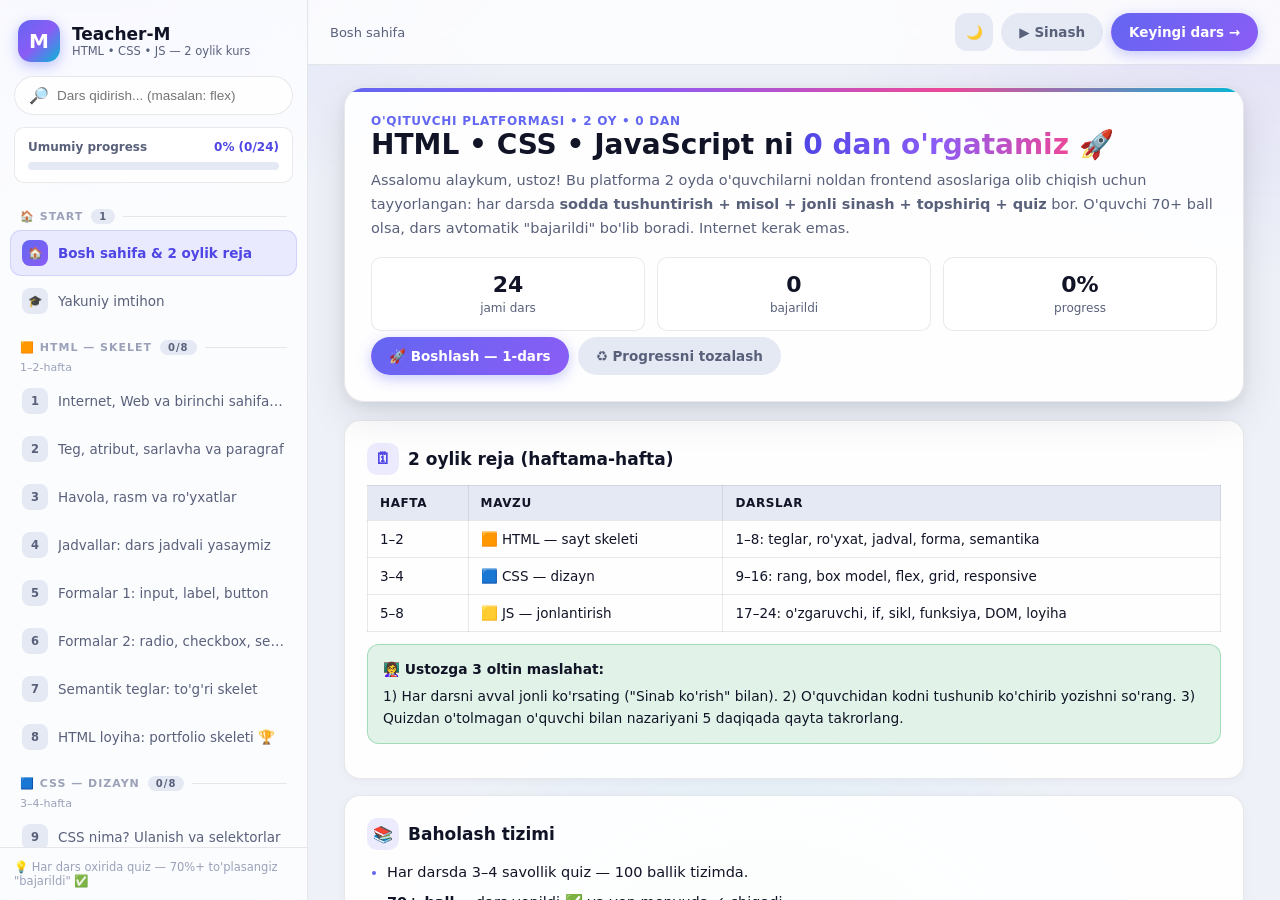
==== index.html @ 40f2323b "Ajratish 7: index.html — sof struktura (barcha JS tashqi fayldan, testdan o'tdi)" ====
<!DOCTYPE html>
<html lang="uz" data-theme="light">
<head>
<meta charset="UTF-8" />
<meta name="viewport" content="width=device-width, initial-scale=1.0" />
<title>Teacher-M — 0 dan HTML • CSS • JavaScript (2 oy)</title>
<link rel="stylesheet" href="styles.css" />
</head>
<body>
<div class="mesh"></div>
<div class="app">
  <div class="backdrop" id="backdrop" hidden></div>
  <aside class="sidebar" id="sidebar">
    <div class="brand"><span class="logo">M</span><div><b>Teacher-M</b><small>HTML • CSS • JS — 2 oylik kurs</small></div></div>
    <div class="search">🔎 <input id="q" placeholder="Dars qidirish... (masalan: flex)" /></div>
    <div class="progress-box"><div class="p-top"><span>Umumiy progress</span><b id="pTxt">0%</b></div><div class="p-bar"><i id="pBar"></i></div></div>
    <nav class="nav" id="nav"></nav>
    <div class="side-foot">💡 Har dars oxirida quiz — 70%+ to'plasangiz "bajarildi" ✅</div>
  </aside>
  <div class="main">
    <div class="topbar">
      <button class="btn btn-i menu-b" id="menuBtn">☰</button>
      <div class="crumbs" id="crumbs">Bosh sahifa</div>
      <div class="top-actions">
        <button class="btn btn-i" id="themeBtn" title="Tun/kunduz">🌙</button>
        <button class="btn btn-g" id="playBtn" title="Kod maydonchasi">▶ Sinash</button>
        <button class="btn btn-p" id="nextBtn">Keyingi dars →</button>
      </div>
    </div>
    <div class="content"><div class="wrap" id="view"></div></div>
  </div>
</div>
<div class="pg" id="pg"><div class="pg-box">
  <div class="pg-h">▶ Jonli kod maydonchasi <span class="kbd">HTML + CSS + JS</span><button class="btn btn-g" style="margin-left:auto" id="pgClose">Yopish ✕</button></div>
  <div class="pg-b"><textarea id="pgCode" spellcheck="false"></textarea><iframe id="pgFrame" title="natija"></iframe></div>
  <div class="pg-f"><button class="btn btn-p" id="pgRun">▶ Ishga tushirish</button><button class="btn btn-g" id="pgCopy">Nusxalash</button><span style="font-size:12px;color:var(--dim);align-self:center">Chapga kod yozing → "Ishga tushirish" ni bosing</span></div>
</div></div>
<div class="toast-w" id="toasts"></div>
<script src="js/lessons-html.js"></script>
<script src="js/lessons-css.js"></script>
<script src="js/lessons-js.js"></script>
<script src="js/exam.js"></script>
<script src="js/app.js"></script>
</body>
</html>
---- styles.css ----
/* Teacher-M — asosiy dizayn (HTML • CSS • JS o'quv platformasi) */
:root{
  --font:"Inter","Segoe UI",system-ui,-apple-system,sans-serif;
  --radius:16px; --radius-sm:10px; --pill:999px;
  --tr:.22s cubic-bezier(.2,.8,.3,1);
  --side-w:308px;
}
[data-theme="light"]{
  --bg:#eef1f8; --elev:rgba(255,255,255,.9); --soft:#e5e9f4; --hover:#f3f5fb;
  --text:#111426; --dim:#59607a; --faint:#9aa1b8; --border:rgba(17,20,38,.09);
  --a:#6366f1; --a2:#8b5cf6; --a3:#06b6d4; --strong:#4f46e5; --asoft:rgba(99,102,241,.12);
  --ok:#16a34a; --okbg:rgba(22,163,74,.12); --bad:#dc2626; --badbg:rgba(220,38,38,.1);
  --warn:#d97706; --warnbg:rgba(217,119,6,.12);
  --code-bg:#0f172a; --code-tx:#e2e8f0;
  --shadow:0 4px 14px rgba(17,20,38,.08),0 14px 40px rgba(17,20,38,.1);
  --glass:rgba(255,255,255,.78); --inp:rgba(255,255,255,.75);
}
[data-theme="dark"]{
  --bg:#08080c; --elev:rgba(20,20,25,.92); --soft:#17171c; --hover:#1e1e25;
  --text:#f2f2f6; --dim:#a7a7b5; --faint:#65656f; --border:rgba(255,255,255,.09);
  --a:#818cf8; --a2:#a78bfa; --a3:#22d3ee; --strong:#a5b4fc; --asoft:rgba(129,140,248,.16);
  --ok:#4ade80; --okbg:rgba(74,222,128,.13); --bad:#f87171; --badbg:rgba(248,113,113,.13);
  --warn:#fbbf24; --warnbg:rgba(251,191,36,.13);
  --code-bg:#0b0e1a; --code-tx:#e2e8f0;
  --shadow:0 4px 14px rgba(0,0,0,.5),0 14px 40px rgba(0,0,0,.55);
  --glass:rgba(16,16,20,.8); --inp:rgba(0,0,0,.35);
}
*{margin:0;padding:0;box-sizing:border-box}
html,body{height:100%}
body{font-family:var(--font);background:var(--bg);color:var(--text);overflow:hidden;-webkit-font-smoothing:antialiased;transition:background var(--tr),color var(--tr)}
.mesh{position:fixed;inset:0;z-index:0;pointer-events:none;background:radial-gradient(800px 460px at 6% -6%,var(--asoft),transparent 60%),radial-gradient(760px 480px at 98% 2%,rgba(139,92,246,.1),transparent 55%),radial-gradient(680px 560px at 60% 112%,rgba(6,182,212,.09),transparent 60%)}
.app{position:relative;z-index:1;display:flex;height:100%;overflow:hidden}
/* sidebar */
.sidebar{width:var(--side-w);min-width:var(--side-w);background:var(--glass);backdrop-filter:blur(20px) saturate(1.4);border-right:1px solid var(--border);display:flex;flex-direction:column;z-index:30}
.brand{padding:20px 18px 12px;display:flex;align-items:center;gap:12px}
.logo{width:42px;height:42px;border-radius:13px;background:linear-gradient(135deg,var(--a),var(--a2),var(--a3));display:flex;align-items:center;justify-content:center;color:#fff;font-weight:900;font-size:20px;box-shadow:0 4px 14px rgba(99,102,241,.4)}
.brand b{font-size:17px}.brand small{display:block;font-size:11.5px;color:var(--dim);font-weight:500}
.search{margin:2px 14px 8px;display:flex;align-items:center;gap:8px;background:var(--inp);border:1px solid var(--border);border-radius:var(--pill);padding:9px 14px}
.search input{flex:1;border:none;outline:none;background:transparent;font-size:13.5px;color:var(--text)}
.progress-box{margin:4px 14px 6px;background:var(--elev);border:1px solid var(--border);border-radius:var(--radius-sm);padding:12px 13px}
.p-top{display:flex;justify-content:space-between;font-size:12px;color:var(--dim);font-weight:600;margin-bottom:8px}
.p-top b{color:var(--strong)}
.p-bar{height:8px;border-radius:99px;background:var(--soft);overflow:hidden}
.p-bar i{display:block;height:100%;width:0;background:linear-gradient(90deg,var(--a),var(--a2),#ec4899);border-radius:99px;transition:width .5s ease}
.nav{flex:1;overflow-y:auto;padding:6px 10px 14px}
.mod{font-size:11px;font-weight:800;text-transform:uppercase;letter-spacing:.09em;color:var(--faint);padding:14px 10px 6px;display:flex;align-items:center;gap:8px}
.mod::after{content:"";flex:1;height:1px;background:var(--border)}
.mod .cnt{font-size:10px;background:var(--soft);padding:2px 8px;border-radius:99px;color:var(--dim)}
.item{display:flex;align-items:center;gap:10px;width:100%;text-align:left;padding:9px 11px;border-radius:11px;font-size:13.5px;color:var(--dim);font-weight:500;margin-bottom:2px;border:1px solid transparent;cursor:pointer;transition:all var(--tr);background:none;font-family:inherit}
.item:hover{background:var(--hover);color:var(--text)}
.item.active{background:var(--asoft);color:var(--strong);font-weight:700;border-color:rgba(99,102,241,.18)}
.item .n{width:26px;height:26px;border-radius:8px;background:var(--soft);display:flex;align-items:center;justify-content:center;font-size:11.5px;font-weight:800;flex-shrink:0}
.item.active .n{background:linear-gradient(135deg,var(--a),var(--a2));color:#fff}
.item.done .n{background:var(--ok);color:#fff}
.item .t{flex:1;overflow:hidden;text-overflow:ellipsis;white-space:nowrap}
.item .s{font-size:10px;font-weight:800;padding:2px 7px;border-radius:99px;background:var(--okbg);color:var(--ok)}
.side-foot{border-top:1px solid var(--border);padding:12px 14px;font-size:11.5px;color:var(--faint);display:flex;gap:8px;align-items:center}
/* main */
.main{flex:1;display:flex;flex-direction:column;min-width:0}
.topbar{display:flex;align-items:center;gap:10px;padding:13px 22px;background:var(--glass);backdrop-filter:blur(20px);border-bottom:1px solid var(--border)}
.crumbs{font-size:13px;color:var(--dim)}.crumbs b{color:var(--text)}
.top-actions{margin-left:auto;display:flex;gap:8px;align-items:center}
.btn{display:inline-flex;align-items:center;gap:8px;padding:10px 17px;border-radius:var(--pill);font-size:13.5px;font-weight:700;border:1px solid transparent;cursor:pointer;transition:all var(--tr);white-space:nowrap;font-family:inherit;color:var(--text)}
.btn-p{background:linear-gradient(135deg,var(--a),var(--a2));color:#fff;box-shadow:0 4px 14px rgba(99,102,241,.35)}
.btn-p:hover{transform:translateY(-2px)}
.btn-g{background:var(--soft);color:var(--dim)}.btn-g:hover{color:var(--text);background:var(--hover)}
.btn-i{width:38px;height:38px;padding:0;justify-content:center;border-radius:12px;background:var(--soft);color:var(--dim)}
.content{flex:1;overflow-y:auto;padding:22px 26px 70px}
.wrap{max-width:900px;margin:0 auto}
.hero{background:var(--elev);border:1px solid var(--border);border-radius:20px;padding:26px;box-shadow:var(--shadow);margin-bottom:18px;position:relative;overflow:hidden}
.hero::before{content:"";position:absolute;top:0;left:0;right:0;height:4px;background:linear-gradient(90deg,var(--a),var(--a2),#ec4899,var(--a3))}
.hero h1{font-size:clamp(20px,3vw,28px);margin-bottom:8px}
.hero p{color:var(--dim);font-size:14.5px;line-height:1.65}
.grad{background:linear-gradient(90deg,var(--strong),var(--a2),#ec4899);-webkit-background-clip:text;background-clip:text;color:transparent}
.grid3{display:grid;grid-template-columns:repeat(3,1fr);gap:12px;margin:16px 0 4px}
.stat{background:var(--elev);border:1px solid var(--border);border-radius:var(--radius-sm);padding:14px;text-align:center}
.stat b{font-size:22px;display:block}.stat span{font-size:12px;color:var(--dim)}
.card{background:var(--elev);border:1px solid var(--border);border-radius:var(--radius);padding:22px;margin-bottom:16px;box-shadow:0 2px 10px rgba(0,0,0,.04)}
.card h2{font-size:17px;margin-bottom:10px;display:flex;align-items:center;gap:9px}
.card h2 .e{width:32px;height:32px;border-radius:10px;background:var(--asoft);color:var(--strong);display:inline-flex;align-items:center;justify-content:center;font-size:16px}
.card p,.card li{font-size:14.5px;line-height:1.75;color:var(--text)}
.card ul,.card ol{padding-left:20px;margin:8px 0}
.card li{margin-bottom:5px}.card li::marker{color:var(--a);font-weight:800}
.tip{border-radius:12px;padding:13px 15px;font-size:13.8px;line-height:1.65;margin:12px 0;border:1px solid}
.tip.t{background:var(--asoft);border-color:rgba(99,102,241,.25)}
.tip.g{background:var(--okbg);border-color:rgba(22,163,74,.3)}
.tip.w{background:var(--warnbg);border-color:rgba(217,119,6,.3)}
.tip b{display:block;margin-bottom:4px}
.code{background:var(--code-bg);color:var(--code-tx);border-radius:14px;overflow:hidden;margin:12px 0;border:1px solid rgba(255,255,255,.08)}
.code-h{display:flex;align-items:center;gap:8px;padding:9px 13px;background:rgba(255,255,255,.05);font-size:12px;color:#94a3b8}
.code-h .d{width:10px;height:10px;border-radius:50%}
.code-h button{margin-left:auto;background:rgba(255,255,255,.1);color:#e2e8f0;border:none;border-radius:8px;padding:5px 11px;font-size:12px;cursor:pointer;font-weight:600;font-family:inherit}
.code-h button:hover{background:rgba(255,255,255,.2)}
.code pre{padding:14px 16px;overflow-x:auto;font-family:Consolas,Menlo,monospace;font-size:13px;line-height:1.65}
table.plan{width:100%;border-collapse:collapse;font-size:13.5px;margin-top:10px}
table.plan th,table.plan td{border:1px solid var(--border);padding:10px 12px;text-align:left}
table.plan th{background:var(--soft);font-size:12px;text-transform:uppercase;letter-spacing:.05em}
.quiz-q{background:var(--hover);border:1px solid var(--border);border-radius:12px;padding:14px;margin-bottom:11px}
.quiz-q p{font-weight:700;font-size:14px;margin-bottom:9px}
.quiz-q label{display:flex;gap:9px;align-items:flex-start;font-size:13.8px;padding:8px 10px;border-radius:9px;cursor:pointer;line-height:1.5}
.quiz-q label:hover{background:var(--elev)}
.quiz-q input{margin-top:3px;accent-color:var(--a)}
.q-exp{display:none;font-size:13px;margin-top:8px;border-radius:9px;padding:9px 12px;line-height:1.6}
.q-exp.ok{display:block;background:var(--okbg);color:var(--ok);border:1px solid rgba(22,163,74,.3)}
.q-exp.no{display:block;background:var(--badbg);color:var(--bad);border:1px solid rgba(220,38,38,.3)}
.score{display:none;text-align:center;padding:20px;border-radius:14px;margin-top:12px;font-weight:800;font-size:16px}
.score.show{display:block}.score.pass{background:var(--okbg);color:var(--ok);border:1px solid rgba(22,163,74,.35)}
.score.fail{background:var(--warnbg);color:var(--warn);border:1px solid rgba(217,119,6,.35)}
.lnav{display:flex;gap:10px;margin-top:16px;flex-wrap:wrap}
.kbd{font-size:11px;background:var(--soft);border:1px solid var(--border);border-radius:6px;padding:2px 7px}
/* playground modal */
.pg{position:fixed;inset:0;z-index:100;background:rgba(0,0,0,.55);backdrop-filter:blur(8px);display:none;align-items:center;justify-content:center;padding:18px}
.pg.open{display:flex}
.pg-box{width:100%;max-width:980px;height:min(84vh,720px);background:var(--elev);border:1px solid var(--border);border-radius:18px;display:flex;flex-direction:column;overflow:hidden;box-shadow:var(--shadow)}
.pg-h{padding:13px 17px;border-bottom:1px solid var(--border);display:flex;align-items:center;gap:10px;font-weight:800}
.pg-b{flex:1;display:grid;grid-template-columns:1fr 1fr;min-height:0}
.pg-b textarea{border:none;outline:none;resize:none;background:var(--code-bg);color:var(--code-tx);font-family:Consolas,monospace;font-size:13px;padding:14px;line-height:1.6;border-right:1px solid var(--border)}
.pg-b iframe{border:none;background:#fff;width:100%;height:100%}
.pg-f{padding:12px 16px;border-top:1px solid var(--border);display:flex;gap:9px}
.toast-w{position:fixed;bottom:20px;right:20px;z-index:200;display:flex;flex-direction:column;gap:9px}
.toast{background:var(--elev);border:1px solid var(--border);border-radius:13px;padding:12px 17px;font-size:13.5px;font-weight:600;box-shadow:var(--shadow);animation:tin .3s ease}
@keyframes tin{from{opacity:0;transform:translateX(30px)}}
.backdrop{display:none}
@media(max-width:960px){
  .sidebar{position:fixed;left:0;top:0;bottom:0;transform:translateX(-102%);transition:transform .3s ease;width:300px;min-width:300px}
  .sidebar.open{transform:none}.backdrop{display:block;position:fixed;inset:0;background:rgba(0,0,0,.5);z-index:25}
  .grid3{grid-template-columns:1fr 1fr}.content{padding:16px 14px 70px}.pg-b{grid-template-columns:1fr}.pg-b iframe{min-height:220px}
  .menu-b{display:inline-flex!important}
}
.menu-b{display:none}
@media(max-width:560px){.grid3{grid-template-columns:1fr}.hero{padding:20px}.card{padding:17px}}
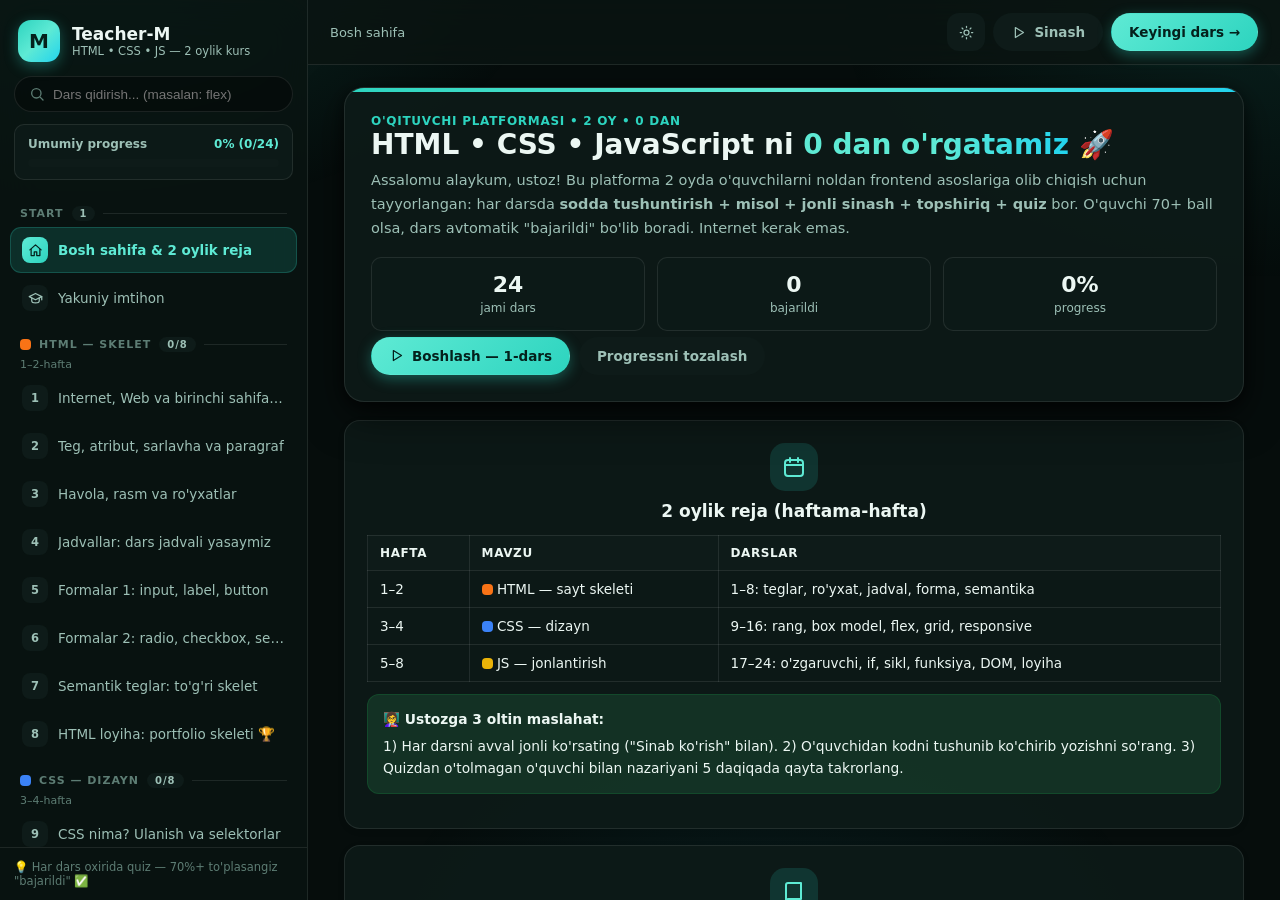
==== commit ad883484: "SVG ikonkalar (markaziy qator) + dark default + teal tugmalar" ====
--- a/index.html
+++ b/index.html
@@ -1,5 +1,5 @@
 <!DOCTYPE html>
-<html lang="uz" data-theme="light">
+<html lang="uz" data-theme="dark">
 <head>
 <meta charset="UTF-8" />
 <meta name="viewport" content="width=device-width, initial-scale=1.0" />
@@ -12,7 +12,7 @@
   <div class="backdrop" id="backdrop" hidden></div>
   <aside class="sidebar" id="sidebar">
     <div class="brand"><span class="logo">M</span><div><b>Teacher-M</b><small>HTML • CSS • JS — 2 oylik kurs</small></div></div>
-    <div class="search">🔎 <input id="q" placeholder="Dars qidirish... (masalan: flex)" /></div>
+    <div class="search"><svg viewBox="0 0 24 24" style="width:16px;height:16px;stroke:var(--faint);fill:none;stroke-width:2;stroke-linecap:round"><circle cx="11" cy="11" r="7"/><path d="M21 21l-4.3-4.3"/></svg> <input id="q" placeholder="Dars qidirish... (masalan: flex)" /></div>
     <div class="progress-box"><div class="p-top"><span>Umumiy progress</span><b id="pTxt">0%</b></div><div class="p-bar"><i id="pBar"></i></div></div>
     <nav class="nav" id="nav"></nav>
     <div class="side-foot">💡 Har dars oxirida quiz — 70%+ to'plasangiz "bajarildi" ✅</div>
--- a/styles.css
+++ b/styles.css
@@ -1,4 +1,4 @@
-/* Teacher-M — asosiy dizayn (HTML • CSS • JS o'quv platformasi) */
+/* Teacher-M — "Tungi teal" dizayn (HTML • CSS • JS o'quv platformasi) */
 :root{
   --font:"Inter","Segoe UI",system-ui,-apple-system,sans-serif;
   --radius:16px; --radius-sm:10px; --pill:999px;
@@ -6,34 +6,36 @@
   --side-w:308px;
 }
 [data-theme="light"]{
-  --bg:#eef1f8; --elev:rgba(255,255,255,.9); --soft:#e5e9f4; --hover:#f3f5fb;
-  --text:#111426; --dim:#59607a; --faint:#9aa1b8; --border:rgba(17,20,38,.09);
-  --a:#6366f1; --a2:#8b5cf6; --a3:#06b6d4; --strong:#4f46e5; --asoft:rgba(99,102,241,.12);
-  --ok:#16a34a; --okbg:rgba(22,163,74,.12); --bad:#dc2626; --badbg:rgba(220,38,38,.1);
-  --warn:#d97706; --warnbg:rgba(217,119,6,.12);
-  --code-bg:#0f172a; --code-tx:#e2e8f0;
-  --shadow:0 4px 14px rgba(17,20,38,.08),0 14px 40px rgba(17,20,38,.1);
-  --glass:rgba(255,255,255,.78); --inp:rgba(255,255,255,.75);
+  --bg:#edf5f3; --elev:rgba(255,255,255,.92); --soft:#dcebe7; --hover:#f0f7f5;
+  --text:#0b1f1b; --dim:#4d6a63; --faint:#93aca4; --border:rgba(11,31,27,.1);
+  --a:#0d9488; --a2:#14b8a6; --a3:#0891b2; --strong:#0f766e; --asoft:rgba(13,148,136,.12);
+  --ok:#15803d; --okbg:rgba(21,128,61,.12); --bad:#b91c1c; --badbg:rgba(185,28,28,.1);
+  --warn:#b45309; --warnbg:rgba(180,83,9,.12);
+  --code-bg:#07211d; --code-tx:#d9f4ee;
+  --shadow:0 4px 14px rgba(11,31,27,.08),0 14px 40px rgba(11,31,27,.1);
+  --glass:rgba(255,255,255,.8); --inp:rgba(255,255,255,.75);
+  --btn-g:linear-gradient(135deg,#0d9488,#0f766e); --btn-tx:#ffffff;
 }
 [data-theme="dark"]{
-  --bg:#08080c; --elev:rgba(20,20,25,.92); --soft:#17171c; --hover:#1e1e25;
-  --text:#f2f2f6; --dim:#a7a7b5; --faint:#65656f; --border:rgba(255,255,255,.09);
-  --a:#818cf8; --a2:#a78bfa; --a3:#22d3ee; --strong:#a5b4fc; --asoft:rgba(129,140,248,.16);
+  --bg:#060d0c; --elev:rgba(13,26,24,.93); --soft:#0e1b19; --hover:#142723;
+  --text:#ecf7f3; --dim:#9dc0b6; --faint:#5d7d74; --border:rgba(255,255,255,.09);
+  --a:#2dd4bf; --a2:#5eead4; --a3:#22d3ee; --strong:#5eead4; --asoft:rgba(45,212,191,.15);
   --ok:#4ade80; --okbg:rgba(74,222,128,.13); --bad:#f87171; --badbg:rgba(248,113,113,.13);
   --warn:#fbbf24; --warnbg:rgba(251,191,36,.13);
-  --code-bg:#0b0e1a; --code-tx:#e2e8f0;
+  --code-bg:#030d0b; --code-tx:#d9f4ee;
   --shadow:0 4px 14px rgba(0,0,0,.5),0 14px 40px rgba(0,0,0,.55);
-  --glass:rgba(16,16,20,.8); --inp:rgba(0,0,0,.35);
+  --glass:rgba(10,20,18,.82); --inp:rgba(0,0,0,.35);
+  --btn-g:linear-gradient(135deg,#5eead4,#2dd4bf); --btn-tx:#04211c;
 }
 *{margin:0;padding:0;box-sizing:border-box}
 html,body{height:100%}
 body{font-family:var(--font);background:var(--bg);color:var(--text);overflow:hidden;-webkit-font-smoothing:antialiased;transition:background var(--tr),color var(--tr)}
-.mesh{position:fixed;inset:0;z-index:0;pointer-events:none;background:radial-gradient(800px 460px at 6% -6%,var(--asoft),transparent 60%),radial-gradient(760px 480px at 98% 2%,rgba(139,92,246,.1),transparent 55%),radial-gradient(680px 560px at 60% 112%,rgba(6,182,212,.09),transparent 60%)}
+.mesh{position:fixed;inset:0;z-index:0;pointer-events:none;background:radial-gradient(800px 460px at 6% -6%,var(--asoft),transparent 60%),radial-gradient(760px 480px at 98% 2%,rgba(45,212,191,.09),transparent 55%),radial-gradient(680px 560px at 60% 112%,rgba(34,211,238,.08),transparent 60%)}
 .app{position:relative;z-index:1;display:flex;height:100%;overflow:hidden}
 /* sidebar */
 .sidebar{width:var(--side-w);min-width:var(--side-w);background:var(--glass);backdrop-filter:blur(20px) saturate(1.4);border-right:1px solid var(--border);display:flex;flex-direction:column;z-index:30}
 .brand{padding:20px 18px 12px;display:flex;align-items:center;gap:12px}
-.logo{width:42px;height:42px;border-radius:13px;background:linear-gradient(135deg,var(--a),var(--a2),var(--a3));display:flex;align-items:center;justify-content:center;color:#fff;font-weight:900;font-size:20px;box-shadow:0 4px 14px rgba(99,102,241,.4)}
+.logo{width:42px;height:42px;border-radius:13px;background:linear-gradient(135deg,var(--a),var(--a2),var(--a3));display:flex;align-items:center;justify-content:center;color:var(--btn-tx);font-weight:900;font-size:20px;box-shadow:0 4px 14px rgba(45,212,191,.35)}
 .brand b{font-size:17px}.brand small{display:block;font-size:11.5px;color:var(--dim);font-weight:500}
 .search{margin:2px 14px 8px;display:flex;align-items:center;gap:8px;background:var(--inp);border:1px solid var(--border);border-radius:var(--pill);padding:9px 14px}
 .search input{flex:1;border:none;outline:none;background:transparent;font-size:13.5px;color:var(--text)}
@@ -41,17 +43,19 @@
 .p-top{display:flex;justify-content:space-between;font-size:12px;color:var(--dim);font-weight:600;margin-bottom:8px}
 .p-top b{color:var(--strong)}
 .p-bar{height:8px;border-radius:99px;background:var(--soft);overflow:hidden}
-.p-bar i{display:block;height:100%;width:0;background:linear-gradient(90deg,var(--a),var(--a2),#ec4899);border-radius:99px;transition:width .5s ease}
+.p-bar i{display:block;height:100%;width:0;background:linear-gradient(90deg,var(--a),var(--a3));border-radius:99px;transition:width .5s ease}
 .nav{flex:1;overflow-y:auto;padding:6px 10px 14px}
 .mod{font-size:11px;font-weight:800;text-transform:uppercase;letter-spacing:.09em;color:var(--faint);padding:14px 10px 6px;display:flex;align-items:center;gap:8px}
 .mod::after{content:"";flex:1;height:1px;background:var(--border)}
 .mod .cnt{font-size:10px;background:var(--soft);padding:2px 8px;border-radius:99px;color:var(--dim)}
+.dot{width:11px;height:11px;border-radius:4px;flex-shrink:0}
 .item{display:flex;align-items:center;gap:10px;width:100%;text-align:left;padding:9px 11px;border-radius:11px;font-size:13.5px;color:var(--dim);font-weight:500;margin-bottom:2px;border:1px solid transparent;cursor:pointer;transition:all var(--tr);background:none;font-family:inherit}
 .item:hover{background:var(--hover);color:var(--text)}
-.item.active{background:var(--asoft);color:var(--strong);font-weight:700;border-color:rgba(99,102,241,.18)}
+.item.active{background:var(--asoft);color:var(--strong);font-weight:700;border-color:rgba(45,212,191,.22)}
 .item .n{width:26px;height:26px;border-radius:8px;background:var(--soft);display:flex;align-items:center;justify-content:center;font-size:11.5px;font-weight:800;flex-shrink:0}
-.item.active .n{background:linear-gradient(135deg,var(--a),var(--a2));color:#fff}
+.item.active .n{background:var(--btn-g);color:var(--btn-tx)}
 .item.done .n{background:var(--ok);color:#fff}
+.item .n svg{width:15px;height:15px;stroke:currentColor;fill:none;stroke-width:2;stroke-linecap:round;stroke-linejoin:round}
 .item .t{flex:1;overflow:hidden;text-overflow:ellipsis;white-space:nowrap}
 .item .s{font-size:10px;font-weight:800;padding:2px 7px;border-radius:99px;background:var(--okbg);color:var(--ok)}
 .side-foot{border-top:1px solid var(--border);padding:12px 14px;font-size:11.5px;color:var(--faint);display:flex;gap:8px;align-items:center}
@@ -61,30 +65,37 @@
 .crumbs{font-size:13px;color:var(--dim)}.crumbs b{color:var(--text)}
 .top-actions{margin-left:auto;display:flex;gap:8px;align-items:center}
 .btn{display:inline-flex;align-items:center;gap:8px;padding:10px 17px;border-radius:var(--pill);font-size:13.5px;font-weight:700;border:1px solid transparent;cursor:pointer;transition:all var(--tr);white-space:nowrap;font-family:inherit;color:var(--text)}
-.btn-p{background:linear-gradient(135deg,var(--a),var(--a2));color:#fff;box-shadow:0 4px 14px rgba(99,102,241,.35)}
+.btn svg{width:15px;height:15px;stroke:currentColor;fill:none;stroke-width:2;stroke-linecap:round;stroke-linejoin:round}
+.btn-p{background:var(--btn-g);color:var(--btn-tx);box-shadow:0 4px 14px rgba(45,212,191,.35)}
 .btn-p:hover{transform:translateY(-2px)}
+.btn-p svg{stroke:var(--btn-tx)}
 .btn-g{background:var(--soft);color:var(--dim)}.btn-g:hover{color:var(--text);background:var(--hover)}
 .btn-i{width:38px;height:38px;padding:0;justify-content:center;border-radius:12px;background:var(--soft);color:var(--dim)}
 .content{flex:1;overflow-y:auto;padding:22px 26px 70px}
 .wrap{max-width:900px;margin:0 auto}
 .hero{background:var(--elev);border:1px solid var(--border);border-radius:20px;padding:26px;box-shadow:var(--shadow);margin-bottom:18px;position:relative;overflow:hidden}
-.hero::before{content:"";position:absolute;top:0;left:0;right:0;height:4px;background:linear-gradient(90deg,var(--a),var(--a2),#ec4899,var(--a3))}
+.hero::before{content:"";position:absolute;top:0;left:0;right:0;height:4px;background:linear-gradient(90deg,var(--a),var(--a2),var(--a3))}
 .hero h1{font-size:clamp(20px,3vw,28px);margin-bottom:8px}
 .hero p{color:var(--dim);font-size:14.5px;line-height:1.65}
-.grad{background:linear-gradient(90deg,var(--strong),var(--a2),#ec4899);-webkit-background-clip:text;background-clip:text;color:transparent}
+.grad{background:linear-gradient(90deg,var(--strong),var(--a2),var(--a3));-webkit-background-clip:text;background-clip:text;color:transparent}
 .grid3{display:grid;grid-template-columns:repeat(3,1fr);gap:12px;margin:16px 0 4px}
 .stat{background:var(--elev);border:1px solid var(--border);border-radius:var(--radius-sm);padding:14px;text-align:center}
 .stat b{font-size:22px;display:block}.stat span{font-size:12px;color:var(--dim)}
 .card{background:var(--elev);border:1px solid var(--border);border-radius:var(--radius);padding:22px;margin-bottom:16px;box-shadow:0 2px 10px rgba(0,0,0,.04)}
 .card h2{font-size:17px;margin-bottom:10px;display:flex;align-items:center;gap:9px}
-.card h2 .e{width:32px;height:32px;border-radius:10px;background:var(--asoft);color:var(--strong);display:inline-flex;align-items:center;justify-content:center;font-size:16px}
+/* ikonkalar: har biri o'z qatorida, markazda */
+.card h2.ic{flex-direction:column;text-align:center;gap:10px;margin-bottom:14px}
+.card h2.ic .e{width:48px;height:48px;border-radius:15px;font-size:22px}
+.card h2 .e{width:32px;height:32px;border-radius:10px;background:var(--asoft);color:var(--strong);display:inline-flex;align-items:center;justify-content:center;font-size:16px;flex-shrink:0}
+.card h2 .e svg{width:22px;height:22px;stroke:currentColor;fill:none;stroke-width:2;stroke-linecap:round;stroke-linejoin:round}
+.card h2.ic .e svg{width:24px;height:24px}
 .card p,.card li{font-size:14.5px;line-height:1.75;color:var(--text)}
 .card ul,.card ol{padding-left:20px;margin:8px 0}
 .card li{margin-bottom:5px}.card li::marker{color:var(--a);font-weight:800}
 .tip{border-radius:12px;padding:13px 15px;font-size:13.8px;line-height:1.65;margin:12px 0;border:1px solid}
-.tip.t{background:var(--asoft);border-color:rgba(99,102,241,.25)}
-.tip.g{background:var(--okbg);border-color:rgba(22,163,74,.3)}
-.tip.w{background:var(--warnbg);border-color:rgba(217,119,6,.3)}
+.tip.t{background:var(--asoft);border-color:rgba(45,212,191,.3)}
+.tip.g{background:var(--okbg);border-color:rgba(21,128,61,.3)}
+.tip.w{background:var(--warnbg);border-color:rgba(180,83,9,.3)}
 .tip b{display:block;margin-bottom:4px}
 .code{background:var(--code-bg);color:var(--code-tx);border-radius:14px;overflow:hidden;margin:12px 0;border:1px solid rgba(255,255,255,.08)}
 .code-h{display:flex;align-items:center;gap:8px;padding:9px 13px;background:rgba(255,255,255,.05);font-size:12px;color:#94a3b8}
@@ -95,17 +106,18 @@
 table.plan{width:100%;border-collapse:collapse;font-size:13.5px;margin-top:10px}
 table.plan th,table.plan td{border:1px solid var(--border);padding:10px 12px;text-align:left}
 table.plan th{background:var(--soft);font-size:12px;text-transform:uppercase;letter-spacing:.05em}
+table.plan td.tt{font-family:Consolas,monospace;font-size:12.5px;color:var(--strong);white-space:nowrap}
 .quiz-q{background:var(--hover);border:1px solid var(--border);border-radius:12px;padding:14px;margin-bottom:11px}
 .quiz-q p{font-weight:700;font-size:14px;margin-bottom:9px}
 .quiz-q label{display:flex;gap:9px;align-items:flex-start;font-size:13.8px;padding:8px 10px;border-radius:9px;cursor:pointer;line-height:1.5}
 .quiz-q label:hover{background:var(--elev)}
 .quiz-q input{margin-top:3px;accent-color:var(--a)}
 .q-exp{display:none;font-size:13px;margin-top:8px;border-radius:9px;padding:9px 12px;line-height:1.6}
-.q-exp.ok{display:block;background:var(--okbg);color:var(--ok);border:1px solid rgba(22,163,74,.3)}
-.q-exp.no{display:block;background:var(--badbg);color:var(--bad);border:1px solid rgba(220,38,38,.3)}
+.q-exp.ok{display:block;background:var(--okbg);color:var(--ok);border:1px solid rgba(21,128,61,.35)}
+.q-exp.no{display:block;background:var(--badbg);color:var(--bad);border:1px solid rgba(185,28,28,.3)}
 .score{display:none;text-align:center;padding:20px;border-radius:14px;margin-top:12px;font-weight:800;font-size:16px}
-.score.show{display:block}.score.pass{background:var(--okbg);color:var(--ok);border:1px solid rgba(22,163,74,.35)}
-.score.fail{background:var(--warnbg);color:var(--warn);border:1px solid rgba(217,119,6,.35)}
+.score.show{display:block}.score.pass{background:var(--okbg);color:var(--ok);border:1px solid rgba(21,128,61,.35)}
+.score.fail{background:var(--warnbg);color:var(--warn);border:1px solid rgba(180,83,9,.35)}
 .lnav{display:flex;gap:10px;margin-top:16px;flex-wrap:wrap}
 .kbd{font-size:11px;background:var(--soft);border:1px solid var(--border);border-radius:6px;padding:2px 7px}
 /* playground modal */
